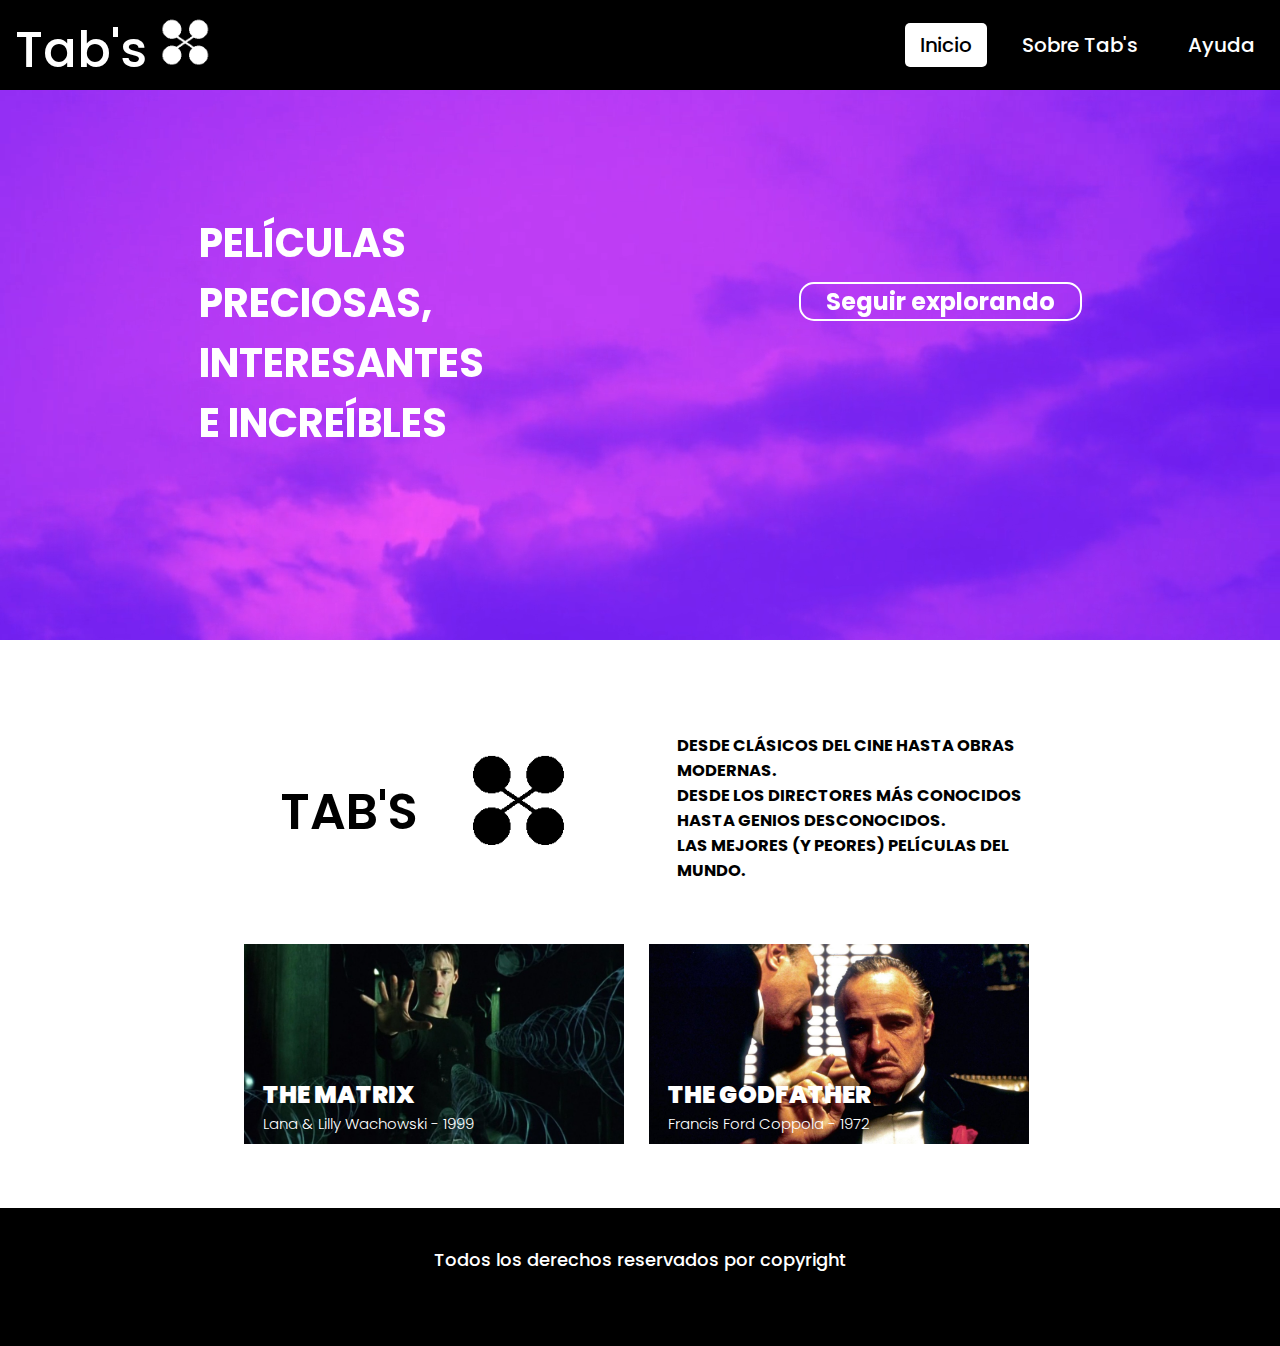
==== index.html @ 38aba7a4 "Primer commit" ====
<!DOCTYPE html>
<html lang="en">
<head>
    <meta charset="UTF-8">
    <meta http-equiv="X-UA-Compatible" content="IE=edge">
    <meta name="viewport" content="width=device-width, initial-scale=1.0">
    <link rel="stylesheet" href="https://cdnjs.cloudflare.com/ajax/libs/font-awesome/6.1.1/css/all.min.css" integrity="sha512-KfkfwYDsLkIlwQp6LFnl8zNdLGxu9YAA1QvwINks4PhcElQSvqcyVLLD9aMhXd13uQjoXtEKNosOWaZqXgel0g==" crossorigin="anonymous" referrerpolicy="no-referrer" />
    <link rel="stylesheet" href="https://cdnjs.cloudflare.com/ajax/libs/font-awesome/6.1.1/css/all.min.css" integrity="sha512-KfkfwYDsLkIlwQp6LFnl8zNdLGxu9YAA1QvwINks4PhcElQSvqcyVLLD9aMhXd13uQjoXtEKNosOWaZqXgel0g==" crossorigin="anonymous" referrerpolicy="no-referrer" />
    <link rel="stylesheet" href="style.css">
    <link rel="icon" href="assets/img/logoTabs2.png">
    <title>Tab's</title>
</head>
<body>
    <div class="main">
        <header>
            <nav>
                <div class="logo">Tab's <img src="assets/img/logoTabs2.png" alt="Tab's"></div>
                <input type="checkbox" id="click">
                <label for="click" class="menu-btn">
                    <i class="fas fa-bars"></i>
                </label>
                <ul>
                    <li><a href="index.html" class="active">Inicio</a></li>
                    <li><a href="sobre.html">Sobre Tab's</a></li>
                    <li><a href="ayuda.html">Ayuda</a></li>
                </ul>
            </nav>
        </header>
        <main>
            <div class="inicio">
                <video autoplay muted loop>
                    <source src="assets/video/background1.mp4" type="video/mp4">
                </video>
    
                <div class="content">
                    <h1>Películas preciosas, interesantes e increíbles</h1>
                </div>
    
                <h2><a href="#mainMoviesSection">Seguir explorando</a></h2>
            </div>
        </main>

        <section>
            <div class="mainMoviesSection" id="mainMoviesSection">
                <h2>Tab's<img src="assets/img/logoTabs1.png" alt="Tab's"></h2>
                <div class="content">
                    <h3>Desde clásicos del cine hasta obras modernas.</h3>
                    <h3>Desde los directores más conocidos hasta genios desconocidos.</h3>
                    <h3>Las mejores (y peores) películas del mundo.</h3>
                </div>
                
                <div class="mainMovies">
                    <div class="mainMovieBox mainMovie1"><h4>The Matrix</h4><h5>Lana & Lilly Wachowski - 1999</h5></div>
                    <div class="mainMovieBox mainMovie2"><h4>The Godfather</h4><h5>Francis Ford Coppola - 1972</h5></div>
                    <div class="mainMovieBox mainMovie3"><h4>Fight Club</h4><h5>David Fincher - 1999</h5></div>
                </div>
            </div>
        </section>

        <footer>
            <h3>Todos los derechos reservados por copyright</h3>
            <div class="redes">
                <a href="https://www.instagram.com/blocktab/" target="_blank"><i class="fa-brands fa-instagram"></i></a>
                <a href="mailto:thiagoblock445@gmail.com"><i class="fa-solid fa-envelope"></i></a>
            </div>
        </footer>
    </div>
</body>
</html>
---- style.css ----
@import url('https://fonts.googleapis.com/css2?family=Poppins:wght@200;300;400;500;600;700&display=swap');
*{
    margin: 0;
    padding: 0;
    box-sizing: border-box;
    font-family: 'Poppins', sans-serif;
}
html{
    scroll-behavior: smooth;
}
.main{
    display: grid;
    grid-template-areas: "head" "main" "section" "footer";
}
header{
    grid-area: head;
}
nav{
    height: 90px;
    display: flex;
    width: 100%;
    align-items: center;
    justify-content: space-between;
    flex-wrap: wrap;
    background-color: #000;
}
nav .logo{
    color: #fff;
    font-size: 50px;
    font-weight: 500;
    flex-wrap: wrap;
    padding-left: 15px;
    padding-top: 10px;
}
nav .logo img{
    width: 50px;
}
nav ul{
    display: flex;
    flex-wrap: none;
    list-style: none;
}
nav ul li{
    margin: 0 10px;
}
nav ul li a{
    color: #fff;
    text-decoration: none;
    font-size: 20px;
    font-weight: 500;
    padding: 8px 15px;
    border-radius: 5px;
    transition: all 0.3s ease;
}
nav ul li a.active, nav ul li a:hover{
    color: #000;
    background: #fff;
}
nav .menu-btn i{
    color: #fff;
    font-size: 20px;
    cursor: pointer;
    display: none;
}
input[type="checkbox"]{
    display: none;
}
main{
    grid-area: main;
}
/* Styles de "inicio.html" */
.inicio{
    display: flex;
    flex-direction: row;
    height: 920px;
    width: 100%;
    justify-content: center;
    align-items: center;
    position: relative;
    overflow: hidden;
    text-align: center;
}
.inicio video{
    object-fit: cover;
    position: absolute;
    top: 0;
    left: 0;
    height: 100%;
    width: 100%;
}
.inicio .content{
    position: relative;
    text-transform: uppercase;
    text-align: left;
    color: #fff;
}
.inicio h2{
    position: relative;
    text-decoration: none;
    border: 2px solid #fff;
    border-radius: 15px;
}
.inicio h2 a{
    color: #fff;
    text-align: center;
    text-decoration: none;
    padding: 15px 25px;
}
.inicio h2:hover{
    box-shadow: 2px solid #ffffff84;
    border-radius: 15px;
    background-color: #ffffff6d;
}

.mainMoviesSection{
    display: grid;
    grid-template-areas:"tabs logo description" "movies movies movies";
    margin-top: 5%;
}
.mainMoviesSection h2{
    grid-area: tabs;
    text-transform: uppercase;
    font-size: 80px;
    margin-left: 95%;
    margin-top: 3%;
}
.mainMoviesSection img{
    grid-area: logo;
    max-width: 120px;
    margin-left: 50%;
}
.mainMoviesSection .content{
    grid-area: description;
    text-transform: uppercase;
    width: 600px;
    margin-bottom: 5%;
}
.mainMovies{
    grid-area: movies;
    display: flex;
    flex-direction: row;
    justify-content: center;
    margin-bottom: 5%;
}
.mainMovieBox{
    margin-left: 2%;
    height: 220px;
    width: 400px;
    color: #fff;
    background-size: cover;
    background-position: center;
}
.mainMovieBox h4{
    padding-left: 5%;
    padding-top: 35%;
    text-transform: uppercase;
    font-weight: 1000;
    font-size: 24px;
}
.mainMovieBox h5{
    padding-left: 5%;
    font-weight: 300;
    font-size: 15px;
}
.mainMovie1{
    background-image: url(assets/img/theMatrix.jpg);
}
.mainMovie2 {
    background-image: url(assets/img/theGodfather.jpg);
    
}
.mainMovie3{
    background-image: url(assets/img/fightClub.jpg);
}
/* Styles de "sobre.html"*/
.TabsIntro{
    display: flex;
    flex-direction: column;
}
.queEsTabs{
    background-image: url(assets/img/taxidriver.jpg);
    background-repeat: no-repeat;
    background-size: cover;
    background-position: center;
    width: 100%;
    display: flex;
    flex-direction: column;
    justify-content: center;
    align-items: center;
    height: 920px;
    color: #fff;
}
.queEsTabs h1{
    text-transform: uppercase;
}
.dailyMovies{
    display: flex;
    flex-direction: column;
    justify-content: center;
    align-items: center;
    margin-top: 2%;
    margin-bottom: 2%;
}
.seccionEspecial{
    text-transform: uppercase;
    text-align: center;
    font-size: 60px;
    color: #0000008c;
    font-weight: 620;
}
.dailyMovie{
    background-image: url(assets/img/theBatman.jpg);
    background-position: center;
    background-repeat: no-repeat;
    background-size: cover;
    color: #fff;
    width: 1200px;
    height: 540px;
    text-align: left;
    padding-left: 2.5%;
}
.dailyMovie h3{
    margin-top: 24%;
    font-size: 50px;
    font-weight: 500;
}
.dailyMovie h4{
    font-size: 26px;
    padding-top: 2%;
    font-weight: 400;
}
.dailyMovie h5{
    width: 700px;
    font-size: 18px;
    font-weight: 350;
    padding-top: 1%;
}
.specialMovies{
    display: flex;
    flex-direction: column;
    justify-content: center;
    align-items: center;
    margin-top: 2%;
    margin-bottom: 2%;
}
.descripcionEspecial{
    color: rgb(119, 119, 119);
    font-weight: 500;
    width: 600px;
    text-align: center;
}
.directorEspecial{
    background-image: url(assets/img/QuentinTarantino.jpg);
    background-position: center;
    background-repeat: no-repeat;
    background-size: cover;
    color: #fff;
    width: 1500px;
    height: 480px;
    justify-content: center;
    align-items: center;
    text-align: center;
    display: flex;
    margin-top: 1%;
}
.directorEspecial h4{
    color: rgba(255, 255, 255, 0.8);
    text-transform: uppercase;
    font-weight: 600;
    font-size: 80px;
}
.estrenos{
    display: flex;
    flex-direction: column;
    justify-content: center;
    align-items: center;
    margin-top: 2%;
    margin-bottom: 2%;
}
.posters{
    display: flex;
    flex-direction: row;
    margin-top: 2%;
}
.release{
    background-position: center;
    background-repeat: no-repeat;
    background-size: cover;
    width: 380px;
    height: 600px;
}
.release1{
    background-image: url(assets/img/poster/pulpFictionPoster.jpg);
}
.release2{
    background-image: url(assets/img/poster/memoryPoster.png);
}
.release3{
    background-image: url(assets/img/poster/moonKnightPoster.jpg);
}
.release4{
    background-image: url(assets/img/poster/theBlackPhonePoster.jpg);
}
section{
    grid-area: section;
}
footer{
    grid-area: footer;
    background-color: #000;
    display: flex;
    flex-direction: column;
    justify-content: center;
    align-items: center;
}
/* Styles de "ayuda.html" */
.contacto{
    display: flex;
    flex-direction: column;
    height: 920px;
    width: 100%;
    justify-content: center;
    align-items: center;
    position: relative;
    overflow: hidden;
    text-align: center;
}
.contacto video{
    filter: blur(5px);
    object-fit: cover;
    position: absolute;
    top: 0;
    height: 100%;
    width: 100%;
}
.contacto .content{
    display: flex;
    width: 100%;
    height: 100%;
    position: relative;
    justify-content: center;
    align-items: center;
}
.content form{
    max-width: 550px;
    width: 90%;
    background-color: #fff;
    padding: 40px;
    border-radius: 3px;
}
.content form h1{
    margin: 0;
    text-align: center;
}
.content form label{
    display: block;
    margin: 20px 0;
}
.content form input, textarea{
    width: 100%;
    padding: 10px;
    outline: none;
    resize: none;
    border: none;
    border-bottom: 1px solid #D3D3D3;
}
.content form input[type="text"]:focus, textarea:focus{
    border-bottom: 1px solid #ff10ff;
}
.content form textarea::-webkit-scrollbar{
    width: 4px;
}
.content form textarea::-webkit-scrollbar-thumb{
    background: linear-gradient(to top, #ff10ff, #940dee);
}
.content form .center{
    text-align: center;
}
.content form input[type="submit"]{
    margin-top: 30px;
    width: 90%;
    max-width: 200px;
    background: linear-gradient(to right, #ff10ff, #940dee);
    color: #fff;
    font-size: 17px;
    cursor: pointer;
    border-radius: 3px;
}
footer h3{
    color: #fff;
    font-size: 20px;
    font-weight: 500;
}
footer .redes{
    margin-top: 1%;
    width: 100px;
    max-width: 100px;
}
footer .redes a{
    color: #fff;
    font-size: 40px;
    padding-right: 4%;
    padding-left: 4%;
}
@media only screen and (min-width: 320px){
    .queEsTabs h1{
        font-size: 40px;
        padding-bottom: 30%;
    }
    .queEsTabs h3{
        width: 300px;
        font-size: 20px;
        padding-bottom: 55%;
    }
    .inicio{
        height: 540px;
        flex-direction: column;
    }
    .inicio .content{
        width: 280px;
        text-align: center;
        font-size: 20px;
        padding-bottom: 10%;
    }
    .inicio h2{
        margin-bottom: 10%;
    }
    .mainMoviesSection{
        grid-template-areas:"tabs" "description" "movies";
    }
    .mainMoviesSection h2{
        margin-left: 100px;
        font-size: 40px;
    }
    .mainMoviesSection img{
        display: none;
    }
    .mainMoviesSection .content{
        text-align: center;
        width: 240px;
        font-size: 12px;
        margin-left: 10%;
    }
    .mainMovieBox{
        justify-content: center;
        height: 170px;
        width: 280px;
    }
    .mainMovie2, .mainMovie3{
        display: none;
    }
    .seccionEspecial{
        font-size: 32px;
    }
    .dailyMovie{
        width: 100%;
        height: 360px;
    }
    .dailyMovie h3{
        font-size: 30px;
        margin-top: 40%;
    }
    .dailyMovie h4{
        font-size: 20px;
    }
    .dailyMovie h5{
        width: 260px;
        font-size: 14px;
    }
    .descripcionEspecial{
        font-size: 18px;
        width: 260px;
    }
    .directorEspecial{
        width: 100%;
    }
    .directorEspecial h4{
        font-size: 30px;
    }
    .posters{
        display: flex;
        flex-wrap: wrap;
    }
    .release{
        width: 150px;
        height: 300px;
    }
    footer h3{
        text-align: center;
        width: 90%;
        margin-top: 3%;
        font-size: 16px;
    }
}
@media only screen and (min-width: 360px){
    .inicio{
        height: 560px;
    }
    .queEsTabs h1{
        margin-top: 40%;
    }
    .mainMoviesSection h2{
        padding-left: 5%;
    }
    .mainMoviesSection .content{
        padding-left: 10%;
    }
    .mainMovies{
        padding-right: 2.5%;
    }
    .dailyMovie{
        height: 400px;
    }
    .release{
        width: 170px;
    }
}
@media only screen and (min-width: 480px){
    .queEsTabs h1{
        font-size: 50px;
        padding-top: 20%;
    }
    .queEsTabs h3{
        font-size: 30px;
        width: 400px;
    }
    .inicio{
        height: 770px;
    }
    .inicio .content{
        margin-top: 0%;
        padding-bottom: 20%;
    }
    .mainMoviesSection h2{
        font-weight: 600;
        font-size: 50px;
        margin-left: 20%;
    }
    .mainMoviesSection h2 img{
        display: block;
        margin-top: -100px;
        width: 100px;
        margin-left: 45%;
    }
    .mainMoviesSection .content{
        margin-top: 5%;
        margin-left: -20px;
        justify-content: left;
        width: 460px;
        font-size: 14px;
    }
    .mainMovieBox{
        height: 200px;
        width: 380px;
    }
    .seccionEspecial{
        font-size: 36px;
    }
    .dailyMovie{
        height: 300px;
    }
    .dailyMovie h3{
        margin-top: 25%;
    }
    .dailyMovie h5{
        width: 100%;
    }
    .descripcionEspecial{
        width: 90%;
    }
    .directorEspecial h4{
        font-size: 40px;
    }
    .release{
        width: 230px;
    }
}
@media only screen and (max-width: 767px){
    nav .menu-btn i{
        display: block;
        margin-right: 20px;
    }
    nav ul{
        z-index: 1;
        position: absolute;
        top: 80px;
        left: -100%;
        background: #000;
        height: 93%;
        width: 100%;
        align-items: center;
        justify-content: center;
        text-align: center;
        display: block;
        transition: all 0.3s ease;
    }
    #click:checked ~ ul{
        left: 0;
    }
    nav ul li{
        width: 100%;
        margin: 40px 0;
    }
    nav ul li a{
        width: 100%;
        margin-left: -100%;
        display: block;
        font-size: 20px;
        transition: 0.6s cubic-bezier(0.68, -0.55, 0.265, 1.55);
    }
    #click:checked ~ ul li a{
        margin-left: 0px;
    }
    nav ul li a.active, nav ul li a:hover{
        background: none;
        color: #00ffff;
    }
}
@media only screen and (min-width: 960px){
    .queEsTabs h1{
        margin-bottom: -25%;
    }
    .queEsTabs h3{
        width: 650px;
        margin-bottom: 15%;
    }
    .inicio{
        height: 500px;
        flex-direction: row;
    }
    .inicio .content{
        padding-top: 10%;
        text-align: left;
        margin-right: 25%;
    }
    .mainMoviesSection{
        grid-template-areas: "tabs description" "movies movies";
    }
    .mainMoviesSection h2{
        margin-top: 10%;
        margin-left: 40%;
        padding-left: 0%;
    }
    .mainMoviesSection .content{
        width: 100px;
        text-align: left;
    }
    .mainMoviesSection .content h3{
        width: 400px;
    }
    .mainMovies{
        margin-top: 2.5%;
    }
    .mainMovie2{
        display: block;
    }
    .seccionEspecial{
        font-size: 45px;
    }
    .dailyMovie{
        width: 90%;
        height: 400px;
    }
    .dailyMovie h3{
        margin-top: 22%;
        font-size: 36px;
    }
    .dailyMovie h5{
        font-size: 17px;
    }
    .directorEspecial{
        width: 95%;
        height: 400px;
    }
    .directorEspecial h4{
        font-size: 45px;
    }
}
@media only screen and (min-width: 1024px){
    .inicio{
        height: 550px;
    }
    .inicio .content{
        padding-top: 15%;
    }
    .queEsTabs h1{
        margin-top: 50%;
    }
    .mainMoviesSection .content{
        margin-left: -80px;
    }
    footer h3{
        font-size: 18px;
    }
    .dailyMovie h5{
        width: 90%;
    }
    .release{
        height: 400px;
    }
}
@media only screen and (min-width: 1366px){
    .inicio{
        height: 680px;
    }
    .inicio .content{
        padding-top: 20%;
        margin-right: 36%;
        width: 420px;
        font-size: 28px;
    }
    .inicio h2{
        margin-top: 10%;
    }
    .queEsTabs h1{
        margin-top: 45%;
    }
    .queEsTabs h3{
        width: 800px;
    }
    .mainMoviesSection h2{
        font-size: 60px;
        padding-right: 5%;
    }
    .mainMoviesSection .content{
        width: 180px;
    }
    .mainMovie3{
        display: block;
    }
    footer h3{
        font-size: 20px;
    }
    .seccionEspecial{
        font-size: 60px;
    }
    .dailyMovie{
        height: 580px;
    }
    .dailyMovie h3{
        margin-top: 26%;
        font-size: 50px;
    }
    .dailyMovie h5{
        width: 60%;
    }
    .directorEspecial h4{
        font-size: 55px;
    }
    .release{
        width: 320px;
        height: 500px;
    }
}
@media only screen and (min-width: 1920px){
    .queEsTabs h1{
        font-size: 80px;
        margin-top: 47.5%;
    }
    .inicio{
        height: 920px;
    }
    .inicio .content{
        padding-top: 20%;
        width: 600px;
        font-size: 40px;
    }
    .inicio h2{
        margin-top: 15%;
    }
    .mainMoviesSection h2{
        margin-left: 60%;
        padding-right: 0%;
    }
    .mainMoviesSection .content{
        width: 260px;
        font-size: 15px;
    }
    .mainMovieBox{
        width: 480px;
        height: 260px;
    }
    .dailyMovie{
        width: 65%;
    }
    .directorEspecial{
        width: 85%;
        height: 500px;
    }
    footer{
        margin-top: 0%;
        height: 165px;
    }
    footer h3{
        margin-top: 2%;
    }
}
@media only screen and (min-width: 768px) and (max-width: 1024px){
    nav{
        padding: 0 40px 0 50px;
    }
}
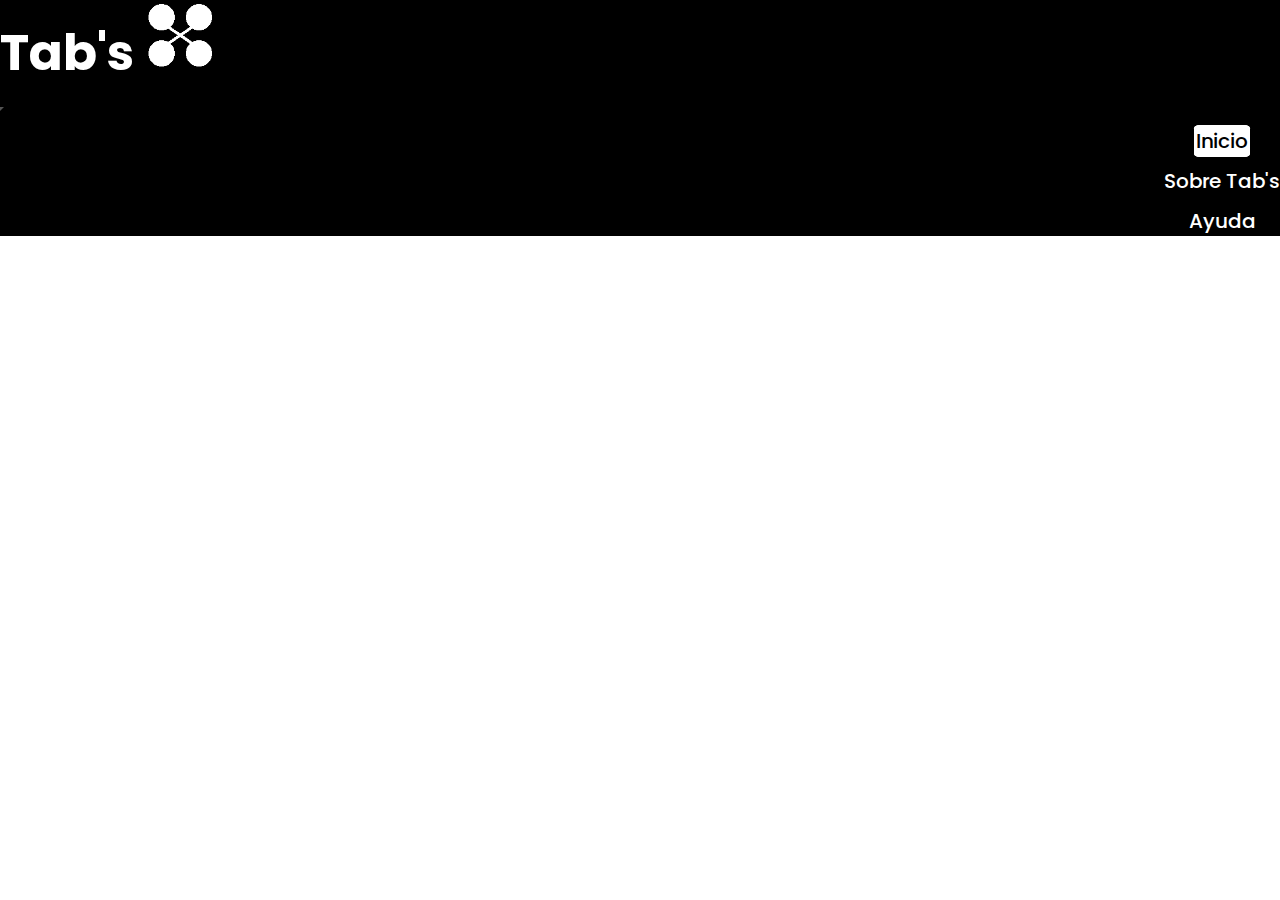
==== commit d1853a8a: "primerCommitBootstrap" ====
--- a/index.html
+++ b/index.html
@@ -1,69 +1,57 @@
 <!DOCTYPE html>
-<html lang="en">
+<html lang="es">
+
 <head>
     <meta charset="UTF-8">
     <meta http-equiv="X-UA-Compatible" content="IE=edge">
     <meta name="viewport" content="width=device-width, initial-scale=1.0">
-    <link rel="stylesheet" href="https://cdnjs.cloudflare.com/ajax/libs/font-awesome/6.1.1/css/all.min.css" integrity="sha512-KfkfwYDsLkIlwQp6LFnl8zNdLGxu9YAA1QvwINks4PhcElQSvqcyVLLD9aMhXd13uQjoXtEKNosOWaZqXgel0g==" crossorigin="anonymous" referrerpolicy="no-referrer" />
-    <link rel="stylesheet" href="https://cdnjs.cloudflare.com/ajax/libs/font-awesome/6.1.1/css/all.min.css" integrity="sha512-KfkfwYDsLkIlwQp6LFnl8zNdLGxu9YAA1QvwINks4PhcElQSvqcyVLLD9aMhXd13uQjoXtEKNosOWaZqXgel0g==" crossorigin="anonymous" referrerpolicy="no-referrer" />
+    <link rel="stylesheet" href="https://cdnjs.cloudflare.com/ajax/libs/font-awesome/6.1.1/css/all.min.css"
+        integrity="sha512-KfkfwYDsLkIlwQp6LFnl8zNdLGxu9YAA1QvwINks4PhcElQSvqcyVLLD9aMhXd13uQjoXtEKNosOWaZqXgel0g=="
+        crossorigin="anonymous" referrerpolicy="no-referrer" />
+    <link rel="stylesheet" href="https://cdnjs.cloudflare.com/ajax/libs/font-awesome/6.1.1/css/all.min.css"
+        integrity="sha512-KfkfwYDsLkIlwQp6LFnl8zNdLGxu9YAA1QvwINks4PhcElQSvqcyVLLD9aMhXd13uQjoXtEKNosOWaZqXgel0g=="
+        crossorigin="anonymous" referrerpolicy="no-referrer" />
+    <link rel="stylesheet" href="https://cdn.jsdelivr.net/npm/bootstrap@4.6.1/dist/css/bootstrap.min.css"
+        integrity="sha384-zCbKRCUGaJDkqS1kPbPd7TveP5iyJE0EjAuZQTgFLD2ylzuqKfdKlfG/eSrtxUkn" crossorigin="anonymous">
     <link rel="stylesheet" href="style.css">
     <link rel="icon" href="assets/img/logoTabs2.png">
     <title>Tab's</title>
 </head>
+
 <body>
-    <div class="main">
-        <header>
-            <nav>
-                <div class="logo">Tab's <img src="assets/img/logoTabs2.png" alt="Tab's"></div>
-                <input type="checkbox" id="click">
-                <label for="click" class="menu-btn">
-                    <i class="fas fa-bars"></i>
-                </label>
-                <ul>
-                    <li><a href="index.html" class="active">Inicio</a></li>
-                    <li><a href="sobre.html">Sobre Tab's</a></li>
-                    <li><a href="ayuda.html">Ayuda</a></li>
-                </ul>
-            </nav>
-        </header>
-        <main>
-            <div class="inicio">
-                <video autoplay muted loop>
-                    <source src="assets/video/background1.mp4" type="video/mp4">
-                </video>
-    
-                <div class="content">
-                    <h1>Películas preciosas, interesantes e increíbles</h1>
-                </div>
-    
-                <h2><a href="#mainMoviesSection">Seguir explorando</a></h2>
-            </div>
-        </main>
+    <nav class="navbar navbar-expand-lg bg-nav">
+        <h1 class="navbar-brand tituloPagina" href="#">Tab's <img src="assets/img/logoTabs2.png" alt=""></h1>
+        <button class="navbar-toggler btn-nav" type="button" data-toggle="collapse" data-target="#navbarNav" aria-controls="navbarNav" aria-expanded="false" aria-label="Toggle navigation">
+            <span class="navbar-toggler-icon hola"></span>
+        </button>
+        <div class="collapse navbar-collapse" id="navbarNav">
+            <ul class="navbar-nav">
+                <li class="nav-item">
+                    <a class="nav-link linkPagina active" href="#">Inicio</a>
+                </li>
+                <li class="nav-item">
+                    <a class="nav-link linkPagina" href="#">Sobre Tab's</a>
+                </li>
+                <li class="nav-item">
+                    <a class="nav-link linkPagina" href="#">Ayuda</a>
+                </li>
+            </ul>
+        </div>
+    </nav>
 
-        <section>
-            <div class="mainMoviesSection" id="mainMoviesSection">
-                <h2>Tab's<img src="assets/img/logoTabs1.png" alt="Tab's"></h2>
-                <div class="content">
-                    <h3>Desde clásicos del cine hasta obras modernas.</h3>
-                    <h3>Desde los directores más conocidos hasta genios desconocidos.</h3>
-                    <h3>Las mejores (y peores) películas del mundo.</h3>
-                </div>
-                
-                <div class="mainMovies">
-                    <div class="mainMovieBox mainMovie1"><h4>The Matrix</h4><h5>Lana & Lilly Wachowski - 1999</h5></div>
-                    <div class="mainMovieBox mainMovie2"><h4>The Godfather</h4><h5>Francis Ford Coppola - 1972</h5></div>
-                    <div class="mainMovieBox mainMovie3"><h4>Fight Club</h4><h5>David Fincher - 1999</h5></div>
-                </div>
-            </div>
-        </section>
+    <div class="jumbotron">
+        <h1></h1>
+    </div>
 
-        <footer>
-            <h3>Todos los derechos reservados por copyright</h3>
-            <div class="redes">
-                <a href="https://www.instagram.com/blocktab/" target="_blank"><i class="fa-brands fa-instagram"></i></a>
-                <a href="mailto:thiagoblock445@gmail.com"><i class="fa-solid fa-envelope"></i></a>
-            </div>
-        </footer>
-    </div>
+    <script src="https://cdn.jsdelivr.net/npm/jquery@3.5.1/dist/jquery.slim.min.js"
+        integrity="sha384-DfXdz2htPH0lsSSs5nCTpuj/zy4C+OGpamoFVy38MVBnE+IbbVYUew+OrCXaRkfj" crossorigin="anonymous">
+    </script>
+    <script src="https://cdn.jsdelivr.net/npm/popper.js@1.16.1/dist/umd/popper.min.js"
+        integrity="sha384-9/reFTGAW83EW2RDu2S0VKaIzap3H66lZH81PoYlFhbGU+6BZp6G7niu735Sk7lN" crossorigin="anonymous">
+    </script>
+    <script src="https://cdn.jsdelivr.net/npm/bootstrap@4.6.1/dist/js/bootstrap.min.js"
+        integrity="sha384-VHvPCCyXqtD5DqJeNxl2dtTyhF78xXNXdkwX1CZeRusQfRKp+tA7hAShOK/B/fQ2" crossorigin="anonymous">
+    </script>
 </body>
+
 </html>--- a/style.css
+++ b/style.css
@@ -8,794 +8,39 @@
 html{
     scroll-behavior: smooth;
 }
-.main{
-    display: grid;
-    grid-template-areas: "head" "main" "section" "footer";
-}
-header{
-    grid-area: head;
-}
-nav{
-    height: 90px;
-    display: flex;
-    width: 100%;
-    align-items: center;
-    justify-content: space-between;
-    flex-wrap: wrap;
+.bg-nav{
     background-color: #000;
 }
-nav .logo{
+nav h1 img{
+    width: 70px;
+}
+.tituloPagina{
     color: #fff;
     font-size: 50px;
-    font-weight: 500;
-    flex-wrap: wrap;
-    padding-left: 15px;
-    padding-top: 10px;
 }
-nav .logo img{
-    width: 50px;
+.btn-nav{
+    background-color: #fff;
 }
-nav ul{
+.navbar-collapse{
     display: flex;
-    flex-wrap: none;
-    list-style: none;
+    align-items: center;
+    justify-content: right;
 }
-nav ul li{
-    margin: 0 10px;
+.nav-item{
+    margin-top: 10px;
+    margin-left: 25px;
+    text-align: center;
 }
-nav ul li a{
-    color: #fff;
-    text-decoration: none;
-    font-size: 20px;
-    font-weight: 500;
-    padding: 8px 15px;
-    border-radius: 5px;
-    transition: all 0.3s ease;
-}
-nav ul li a.active, nav ul li a:hover{
-    color: #000;
-    background: #fff;
-}
-nav .menu-btn i{
+.linkPagina{
     color: #fff;
     font-size: 20px;
-    cursor: pointer;
-    display: none;
-}
-input[type="checkbox"]{
-    display: none;
-}
-main{
-    grid-area: main;
-}
-/* Styles de "inicio.html" */
-.inicio{
-    display: flex;
-    flex-direction: row;
-    height: 920px;
-    width: 100%;
-    justify-content: center;
-    align-items: center;
-    position: relative;
-    overflow: hidden;
-    text-align: center;
-}
-.inicio video{
-    object-fit: cover;
-    position: absolute;
-    top: 0;
-    left: 0;
-    height: 100%;
-    width: 100%;
-}
-.inicio .content{
-    position: relative;
-    text-transform: uppercase;
-    text-align: left;
-    color: #fff;
-}
-.inicio h2{
-    position: relative;
     text-decoration: none;
-    border: 2px solid #fff;
-    border-radius: 15px;
-}
-.inicio h2 a{
-    color: #fff;
-    text-align: center;
-    text-decoration: none;
-    padding: 15px 25px;
-}
-.inicio h2:hover{
-    box-shadow: 2px solid #ffffff84;
-    border-radius: 15px;
-    background-color: #ffffff6d;
-}
-
-.mainMoviesSection{
-    display: grid;
-    grid-template-areas:"tabs logo description" "movies movies movies";
-    margin-top: 5%;
-}
-.mainMoviesSection h2{
-    grid-area: tabs;
-    text-transform: uppercase;
-    font-size: 80px;
-    margin-left: 95%;
-    margin-top: 3%;
-}
-.mainMoviesSection img{
-    grid-area: logo;
-    max-width: 120px;
-    margin-left: 50%;
-}
-.mainMoviesSection .content{
-    grid-area: description;
-    text-transform: uppercase;
-    width: 600px;
-    margin-bottom: 5%;
-}
-.mainMovies{
-    grid-area: movies;
-    display: flex;
-    flex-direction: row;
-    justify-content: center;
-    margin-bottom: 5%;
-}
-.mainMovieBox{
-    margin-left: 2%;
-    height: 220px;
-    width: 400px;
-    color: #fff;
-    background-size: cover;
-    background-position: center;
-}
-.mainMovieBox h4{
-    padding-left: 5%;
-    padding-top: 35%;
-    text-transform: uppercase;
-    font-weight: 1000;
-    font-size: 24px;
-}
-.mainMovieBox h5{
-    padding-left: 5%;
-    font-weight: 300;
-    font-size: 15px;
-}
-.mainMovie1{
-    background-image: url(assets/img/theMatrix.jpg);
-}
-.mainMovie2 {
-    background-image: url(assets/img/theGodfather.jpg);
-    
-}
-.mainMovie3{
-    background-image: url(assets/img/fightClub.jpg);
-}
-/* Styles de "sobre.html"*/
-.TabsIntro{
-    display: flex;
-    flex-direction: column;
-}
-.queEsTabs{
-    background-image: url(assets/img/taxidriver.jpg);
-    background-repeat: no-repeat;
-    background-size: cover;
-    background-position: center;
-    width: 100%;
-    display: flex;
-    flex-direction: column;
-    justify-content: center;
-    align-items: center;
-    height: 920px;
-    color: #fff;
-}
-.queEsTabs h1{
-    text-transform: uppercase;
-}
-.dailyMovies{
-    display: flex;
-    flex-direction: column;
-    justify-content: center;
-    align-items: center;
-    margin-top: 2%;
-    margin-bottom: 2%;
-}
-.seccionEspecial{
-    text-transform: uppercase;
-    text-align: center;
-    font-size: 60px;
-    color: #0000008c;
-    font-weight: 620;
-}
-.dailyMovie{
-    background-image: url(assets/img/theBatman.jpg);
-    background-position: center;
-    background-repeat: no-repeat;
-    background-size: cover;
-    color: #fff;
-    width: 1200px;
-    height: 540px;
-    text-align: left;
-    padding-left: 2.5%;
-}
-.dailyMovie h3{
-    margin-top: 24%;
-    font-size: 50px;
     font-weight: 500;
 }
-.dailyMovie h4{
-    font-size: 26px;
-    padding-top: 2%;
-    font-weight: 400;
-}
-.dailyMovie h5{
-    width: 700px;
-    font-size: 18px;
-    font-weight: 350;
-    padding-top: 1%;
-}
-.specialMovies{
-    display: flex;
-    flex-direction: column;
-    justify-content: center;
-    align-items: center;
-    margin-top: 2%;
-    margin-bottom: 2%;
-}
-.descripcionEspecial{
-    color: rgb(119, 119, 119);
-    font-weight: 500;
-    width: 600px;
-    text-align: center;
-}
-.directorEspecial{
-    background-image: url(assets/img/QuentinTarantino.jpg);
-    background-position: center;
-    background-repeat: no-repeat;
-    background-size: cover;
-    color: #fff;
-    width: 1500px;
-    height: 480px;
-    justify-content: center;
-    align-items: center;
-    text-align: center;
-    display: flex;
-    margin-top: 1%;
-}
-.directorEspecial h4{
-    color: rgba(255, 255, 255, 0.8);
-    text-transform: uppercase;
-    font-weight: 600;
-    font-size: 80px;
-}
-.estrenos{
-    display: flex;
-    flex-direction: column;
-    justify-content: center;
-    align-items: center;
-    margin-top: 2%;
-    margin-bottom: 2%;
-}
-.posters{
-    display: flex;
-    flex-direction: row;
-    margin-top: 2%;
-}
-.release{
-    background-position: center;
-    background-repeat: no-repeat;
-    background-size: cover;
-    width: 380px;
-    height: 600px;
-}
-.release1{
-    background-image: url(assets/img/poster/pulpFictionPoster.jpg);
-}
-.release2{
-    background-image: url(assets/img/poster/memoryPoster.png);
-}
-.release3{
-    background-image: url(assets/img/poster/moonKnightPoster.jpg);
-}
-.release4{
-    background-image: url(assets/img/poster/theBlackPhonePoster.jpg);
-}
-section{
-    grid-area: section;
-}
-footer{
-    grid-area: footer;
-    background-color: #000;
-    display: flex;
-    flex-direction: column;
-    justify-content: center;
-    align-items: center;
-}
-/* Styles de "ayuda.html" */
-.contacto{
-    display: flex;
-    flex-direction: column;
-    height: 920px;
-    width: 100%;
-    justify-content: center;
-    align-items: center;
-    position: relative;
-    overflow: hidden;
-    text-align: center;
-}
-.contacto video{
-    filter: blur(5px);
-    object-fit: cover;
-    position: absolute;
-    top: 0;
-    height: 100%;
-    width: 100%;
-}
-.contacto .content{
-    display: flex;
-    width: 100%;
-    height: 100%;
-    position: relative;
-    justify-content: center;
-    align-items: center;
-}
-.content form{
-    max-width: 550px;
-    width: 90%;
+.linkPagina:hover, .active{
+    color: #000;
+    border: 2px solid #fff;
+    border-radius: 10%;
     background-color: #fff;
-    padding: 40px;
-    border-radius: 3px;
-}
-.content form h1{
-    margin: 0;
-    text-align: center;
-}
-.content form label{
-    display: block;
-    margin: 20px 0;
-}
-.content form input, textarea{
-    width: 100%;
-    padding: 10px;
-    outline: none;
-    resize: none;
-    border: none;
-    border-bottom: 1px solid #D3D3D3;
-}
-.content form input[type="text"]:focus, textarea:focus{
-    border-bottom: 1px solid #ff10ff;
-}
-.content form textarea::-webkit-scrollbar{
-    width: 4px;
-}
-.content form textarea::-webkit-scrollbar-thumb{
-    background: linear-gradient(to top, #ff10ff, #940dee);
-}
-.content form .center{
-    text-align: center;
-}
-.content form input[type="submit"]{
-    margin-top: 30px;
-    width: 90%;
-    max-width: 200px;
-    background: linear-gradient(to right, #ff10ff, #940dee);
-    color: #fff;
-    font-size: 17px;
-    cursor: pointer;
-    border-radius: 3px;
-}
-footer h3{
-    color: #fff;
-    font-size: 20px;
-    font-weight: 500;
-}
-footer .redes{
-    margin-top: 1%;
-    width: 100px;
-    max-width: 100px;
-}
-footer .redes a{
-    color: #fff;
-    font-size: 40px;
-    padding-right: 4%;
-    padding-left: 4%;
-}
-@media only screen and (min-width: 320px){
-    .queEsTabs h1{
-        font-size: 40px;
-        padding-bottom: 30%;
-    }
-    .queEsTabs h3{
-        width: 300px;
-        font-size: 20px;
-        padding-bottom: 55%;
-    }
-    .inicio{
-        height: 540px;
-        flex-direction: column;
-    }
-    .inicio .content{
-        width: 280px;
-        text-align: center;
-        font-size: 20px;
-        padding-bottom: 10%;
-    }
-    .inicio h2{
-        margin-bottom: 10%;
-    }
-    .mainMoviesSection{
-        grid-template-areas:"tabs" "description" "movies";
-    }
-    .mainMoviesSection h2{
-        margin-left: 100px;
-        font-size: 40px;
-    }
-    .mainMoviesSection img{
-        display: none;
-    }
-    .mainMoviesSection .content{
-        text-align: center;
-        width: 240px;
-        font-size: 12px;
-        margin-left: 10%;
-    }
-    .mainMovieBox{
-        justify-content: center;
-        height: 170px;
-        width: 280px;
-    }
-    .mainMovie2, .mainMovie3{
-        display: none;
-    }
-    .seccionEspecial{
-        font-size: 32px;
-    }
-    .dailyMovie{
-        width: 100%;
-        height: 360px;
-    }
-    .dailyMovie h3{
-        font-size: 30px;
-        margin-top: 40%;
-    }
-    .dailyMovie h4{
-        font-size: 20px;
-    }
-    .dailyMovie h5{
-        width: 260px;
-        font-size: 14px;
-    }
-    .descripcionEspecial{
-        font-size: 18px;
-        width: 260px;
-    }
-    .directorEspecial{
-        width: 100%;
-    }
-    .directorEspecial h4{
-        font-size: 30px;
-    }
-    .posters{
-        display: flex;
-        flex-wrap: wrap;
-    }
-    .release{
-        width: 150px;
-        height: 300px;
-    }
-    footer h3{
-        text-align: center;
-        width: 90%;
-        margin-top: 3%;
-        font-size: 16px;
-    }
-}
-@media only screen and (min-width: 360px){
-    .inicio{
-        height: 560px;
-    }
-    .queEsTabs h1{
-        margin-top: 40%;
-    }
-    .mainMoviesSection h2{
-        padding-left: 5%;
-    }
-    .mainMoviesSection .content{
-        padding-left: 10%;
-    }
-    .mainMovies{
-        padding-right: 2.5%;
-    }
-    .dailyMovie{
-        height: 400px;
-    }
-    .release{
-        width: 170px;
-    }
-}
-@media only screen and (min-width: 480px){
-    .queEsTabs h1{
-        font-size: 50px;
-        padding-top: 20%;
-    }
-    .queEsTabs h3{
-        font-size: 30px;
-        width: 400px;
-    }
-    .inicio{
-        height: 770px;
-    }
-    .inicio .content{
-        margin-top: 0%;
-        padding-bottom: 20%;
-    }
-    .mainMoviesSection h2{
-        font-weight: 600;
-        font-size: 50px;
-        margin-left: 20%;
-    }
-    .mainMoviesSection h2 img{
-        display: block;
-        margin-top: -100px;
-        width: 100px;
-        margin-left: 45%;
-    }
-    .mainMoviesSection .content{
-        margin-top: 5%;
-        margin-left: -20px;
-        justify-content: left;
-        width: 460px;
-        font-size: 14px;
-    }
-    .mainMovieBox{
-        height: 200px;
-        width: 380px;
-    }
-    .seccionEspecial{
-        font-size: 36px;
-    }
-    .dailyMovie{
-        height: 300px;
-    }
-    .dailyMovie h3{
-        margin-top: 25%;
-    }
-    .dailyMovie h5{
-        width: 100%;
-    }
-    .descripcionEspecial{
-        width: 90%;
-    }
-    .directorEspecial h4{
-        font-size: 40px;
-    }
-    .release{
-        width: 230px;
-    }
-}
-@media only screen and (max-width: 767px){
-    nav .menu-btn i{
-        display: block;
-        margin-right: 20px;
-    }
-    nav ul{
-        z-index: 1;
-        position: absolute;
-        top: 80px;
-        left: -100%;
-        background: #000;
-        height: 93%;
-        width: 100%;
-        align-items: center;
-        justify-content: center;
-        text-align: center;
-        display: block;
-        transition: all 0.3s ease;
-    }
-    #click:checked ~ ul{
-        left: 0;
-    }
-    nav ul li{
-        width: 100%;
-        margin: 40px 0;
-    }
-    nav ul li a{
-        width: 100%;
-        margin-left: -100%;
-        display: block;
-        font-size: 20px;
-        transition: 0.6s cubic-bezier(0.68, -0.55, 0.265, 1.55);
-    }
-    #click:checked ~ ul li a{
-        margin-left: 0px;
-    }
-    nav ul li a.active, nav ul li a:hover{
-        background: none;
-        color: #00ffff;
-    }
-}
-@media only screen and (min-width: 960px){
-    .queEsTabs h1{
-        margin-bottom: -25%;
-    }
-    .queEsTabs h3{
-        width: 650px;
-        margin-bottom: 15%;
-    }
-    .inicio{
-        height: 500px;
-        flex-direction: row;
-    }
-    .inicio .content{
-        padding-top: 10%;
-        text-align: left;
-        margin-right: 25%;
-    }
-    .mainMoviesSection{
-        grid-template-areas: "tabs description" "movies movies";
-    }
-    .mainMoviesSection h2{
-        margin-top: 10%;
-        margin-left: 40%;
-        padding-left: 0%;
-    }
-    .mainMoviesSection .content{
-        width: 100px;
-        text-align: left;
-    }
-    .mainMoviesSection .content h3{
-        width: 400px;
-    }
-    .mainMovies{
-        margin-top: 2.5%;
-    }
-    .mainMovie2{
-        display: block;
-    }
-    .seccionEspecial{
-        font-size: 45px;
-    }
-    .dailyMovie{
-        width: 90%;
-        height: 400px;
-    }
-    .dailyMovie h3{
-        margin-top: 22%;
-        font-size: 36px;
-    }
-    .dailyMovie h5{
-        font-size: 17px;
-    }
-    .directorEspecial{
-        width: 95%;
-        height: 400px;
-    }
-    .directorEspecial h4{
-        font-size: 45px;
-    }
-}
-@media only screen and (min-width: 1024px){
-    .inicio{
-        height: 550px;
-    }
-    .inicio .content{
-        padding-top: 15%;
-    }
-    .queEsTabs h1{
-        margin-top: 50%;
-    }
-    .mainMoviesSection .content{
-        margin-left: -80px;
-    }
-    footer h3{
-        font-size: 18px;
-    }
-    .dailyMovie h5{
-        width: 90%;
-    }
-    .release{
-        height: 400px;
-    }
-}
-@media only screen and (min-width: 1366px){
-    .inicio{
-        height: 680px;
-    }
-    .inicio .content{
-        padding-top: 20%;
-        margin-right: 36%;
-        width: 420px;
-        font-size: 28px;
-    }
-    .inicio h2{
-        margin-top: 10%;
-    }
-    .queEsTabs h1{
-        margin-top: 45%;
-    }
-    .queEsTabs h3{
-        width: 800px;
-    }
-    .mainMoviesSection h2{
-        font-size: 60px;
-        padding-right: 5%;
-    }
-    .mainMoviesSection .content{
-        width: 180px;
-    }
-    .mainMovie3{
-        display: block;
-    }
-    footer h3{
-        font-size: 20px;
-    }
-    .seccionEspecial{
-        font-size: 60px;
-    }
-    .dailyMovie{
-        height: 580px;
-    }
-    .dailyMovie h3{
-        margin-top: 26%;
-        font-size: 50px;
-    }
-    .dailyMovie h5{
-        width: 60%;
-    }
-    .directorEspecial h4{
-        font-size: 55px;
-    }
-    .release{
-        width: 320px;
-        height: 500px;
-    }
-}
-@media only screen and (min-width: 1920px){
-    .queEsTabs h1{
-        font-size: 80px;
-        margin-top: 47.5%;
-    }
-    .inicio{
-        height: 920px;
-    }
-    .inicio .content{
-        padding-top: 20%;
-        width: 600px;
-        font-size: 40px;
-    }
-    .inicio h2{
-        margin-top: 15%;
-    }
-    .mainMoviesSection h2{
-        margin-left: 60%;
-        padding-right: 0%;
-    }
-    .mainMoviesSection .content{
-        width: 260px;
-        font-size: 15px;
-    }
-    .mainMovieBox{
-        width: 480px;
-        height: 260px;
-    }
-    .dailyMovie{
-        width: 65%;
-    }
-    .directorEspecial{
-        width: 85%;
-        height: 500px;
-    }
-    footer{
-        margin-top: 0%;
-        height: 165px;
-    }
-    footer h3{
-        margin-top: 2%;
-    }
-}
-@media only screen and (min-width: 768px) and (max-width: 1024px){
-    nav{
-        padding: 0 40px 0 50px;
-    }
+    transition: all 0.25s;
 }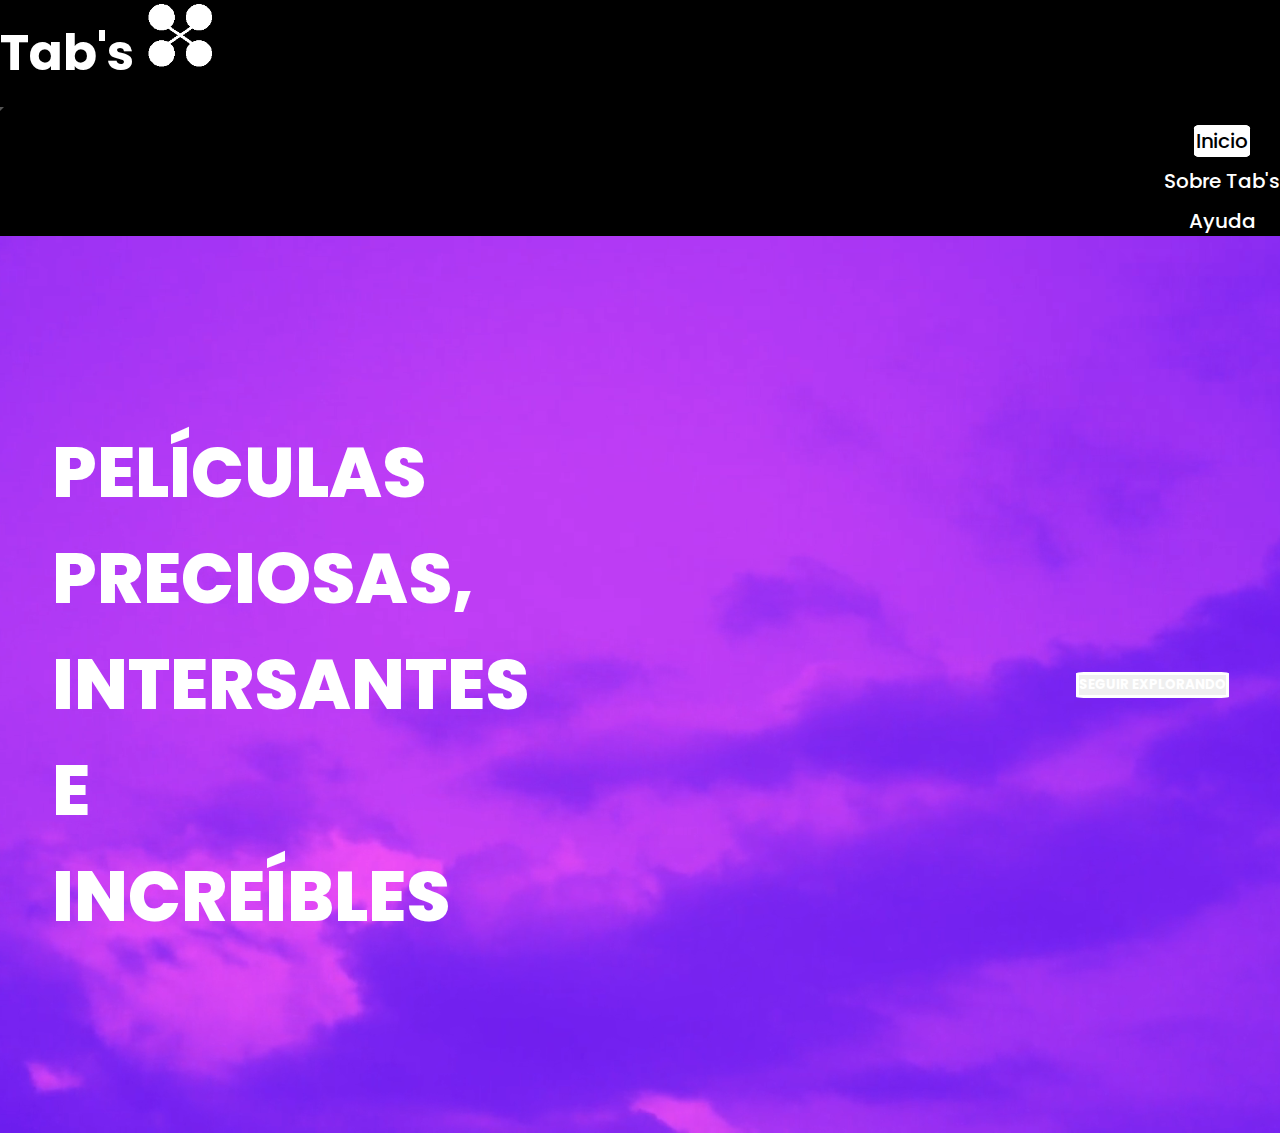
==== commit 3601d682: "commitDePrueba" ====
--- a/index.html
+++ b/index.html
@@ -39,8 +39,16 @@
         </div>
     </nav>
 
-    <div class="jumbotron">
-        <h1></h1>
+    <div class="jumbotron jumbotron-fluid inicio">
+        <video autoplay muted loop>
+            <source src="assets/video/background1.mp4">
+        </video>
+
+        <div class="container">
+            <h1>Películas preciosas, intersantes e increíbles</h1>
+        </div>
+
+        <button type="button" class="btn btn-outline-light"><a href="">Seguir explorando</a></button>
     </div>
 
     <script src="https://cdn.jsdelivr.net/npm/jquery@3.5.1/dist/jquery.slim.min.js"
--- a/style.css
+++ b/style.css
@@ -43,4 +43,52 @@
     border-radius: 10%;
     background-color: #fff;
     transition: all 0.25s;
+}
+.jumbotron{
+    border-radius: none;
+    margin-bottom: 0;
+    height: 897px
+}
+.inicio{
+    display: flex;
+    flex-direction: row;
+    justify-content: center;
+    align-items: center;
+    position: relative;
+    overflow: hidden;
+    gap: 50%;
+}
+.inicio video{
+    object-fit: cover;
+    position: absolute;
+    top: 0;
+    left: 0;
+    height: 100%;
+    width: 100%;
+}
+.inicio .container{
+    position: relative;
+    text-transform: uppercase;
+    text-align: left;
+    color: #fff;
+    width: 30%;
+}
+.inicio .container h1{
+    font-size: 70px;
+    font-weight: 800;
+}
+.inicio button{
+    position: relative;
+    border: 3px solid #fff;
+    border-radius: 5%;
+}
+.inicio button a{
+    text-transform: uppercase;
+    font-weight: 700;
+    text-decoration: none;
+    color: #fff;
+}
+.inicio button a:hover{
+    color: #000;
+    transition: all 0.1s;
 }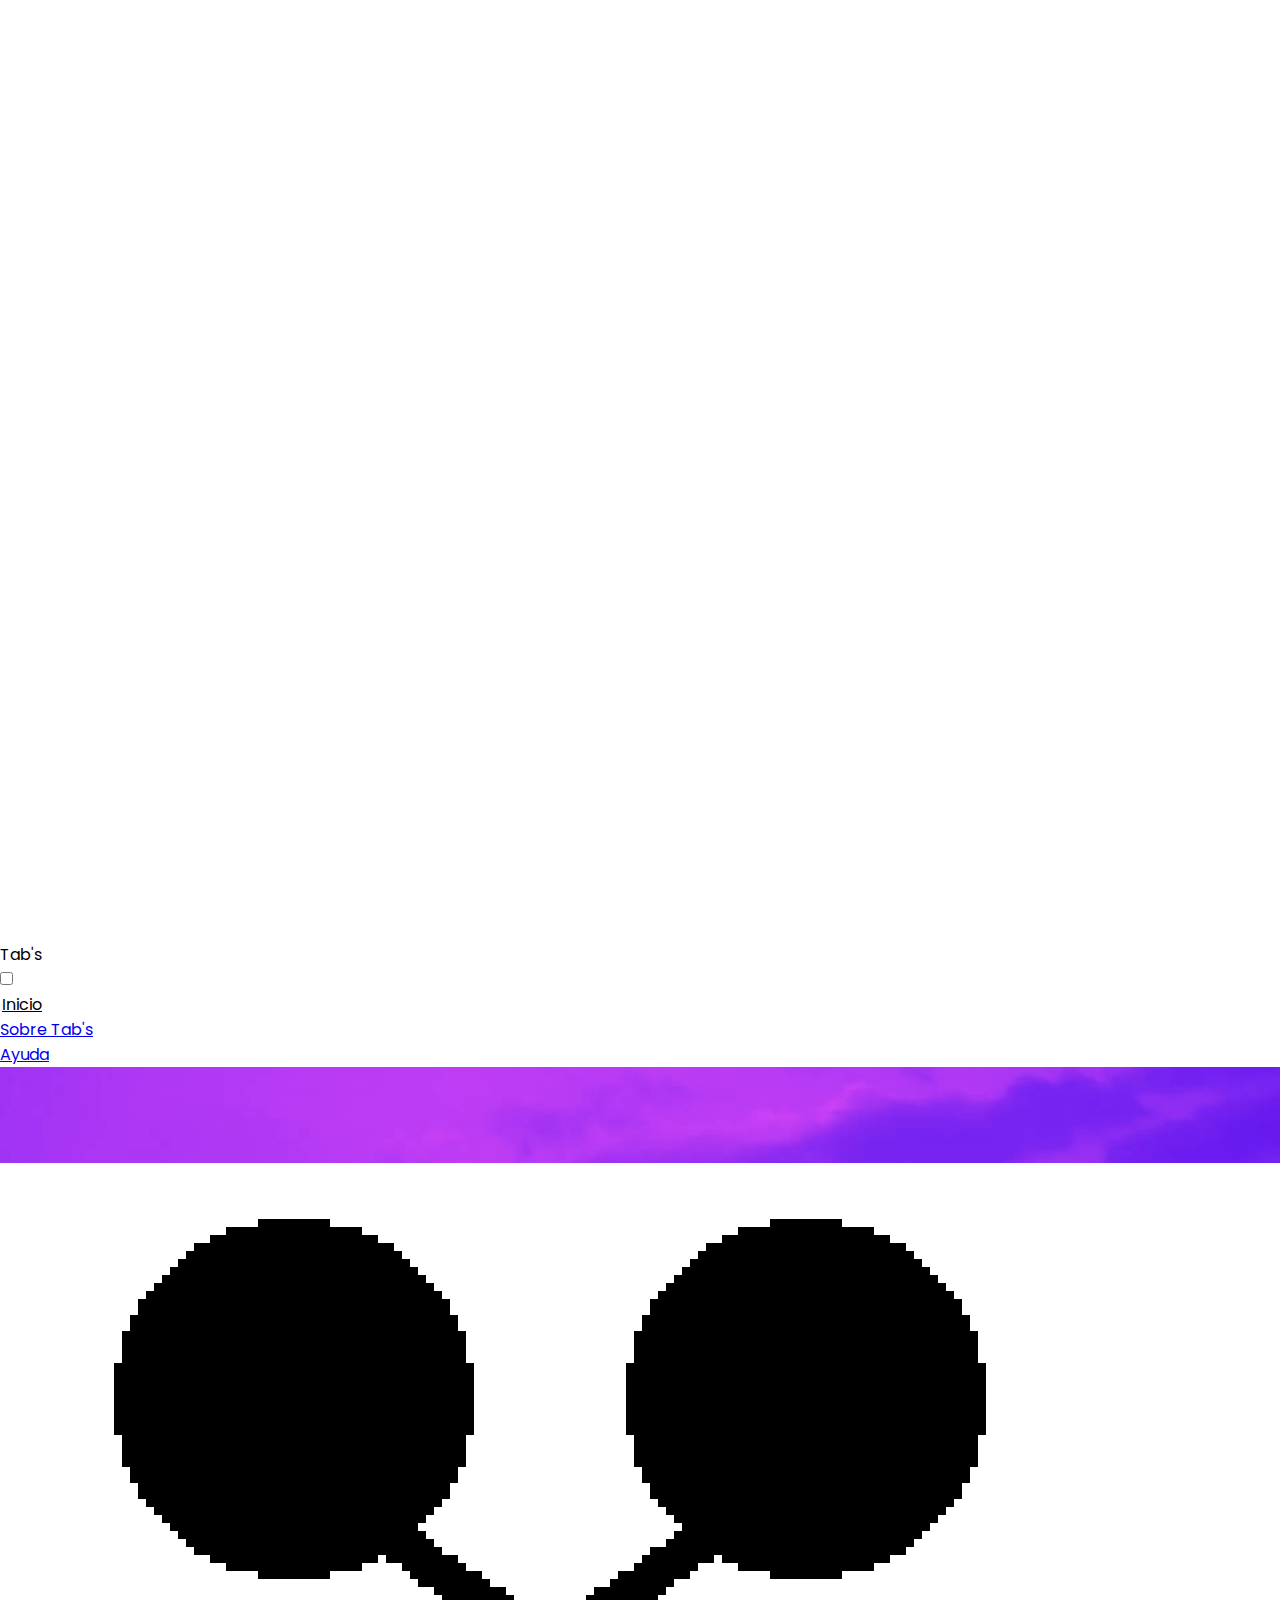
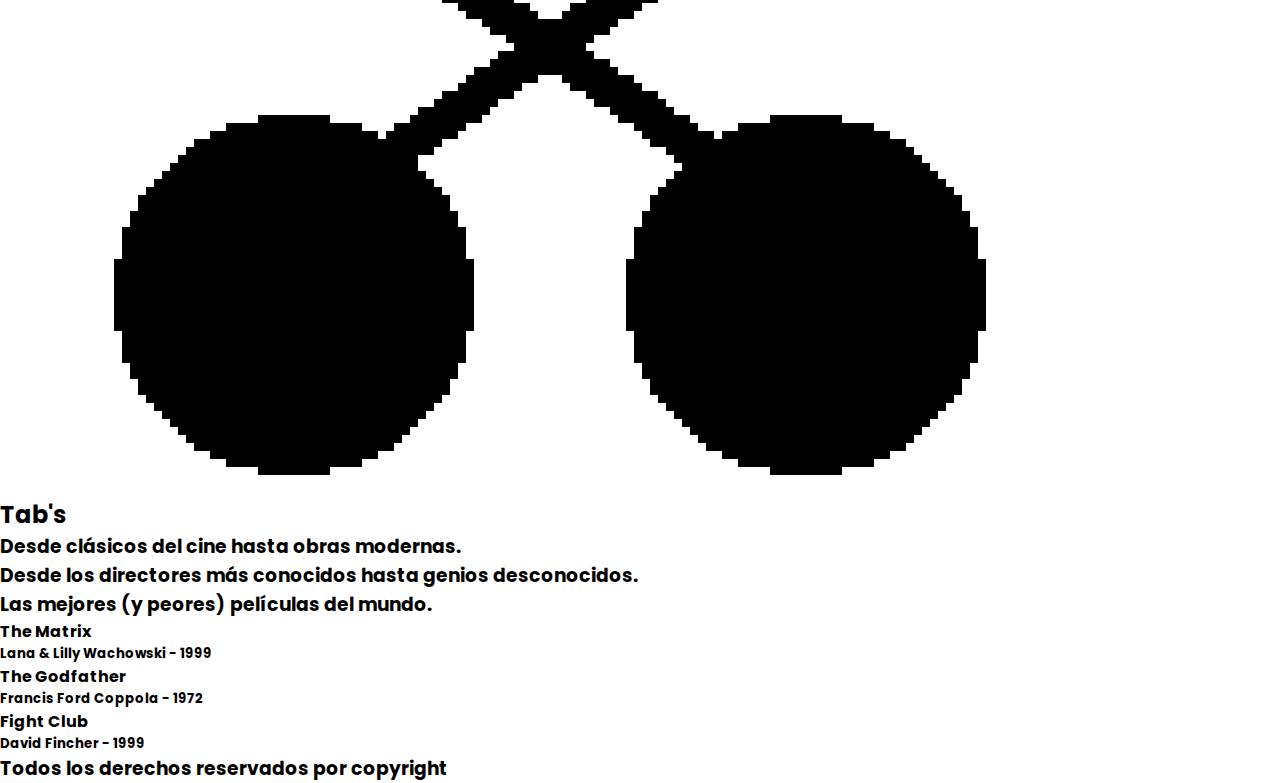
==== commit 4245d31a: "cambioDeLenguajeEnHTML" ====
--- a/index.html
+++ b/index.html
@@ -1,65 +1,69 @@
 <!DOCTYPE html>
 <html lang="es">
-
 <head>
     <meta charset="UTF-8">
     <meta http-equiv="X-UA-Compatible" content="IE=edge">
     <meta name="viewport" content="width=device-width, initial-scale=1.0">
-    <link rel="stylesheet" href="https://cdnjs.cloudflare.com/ajax/libs/font-awesome/6.1.1/css/all.min.css"
-        integrity="sha512-KfkfwYDsLkIlwQp6LFnl8zNdLGxu9YAA1QvwINks4PhcElQSvqcyVLLD9aMhXd13uQjoXtEKNosOWaZqXgel0g=="
-        crossorigin="anonymous" referrerpolicy="no-referrer" />
-    <link rel="stylesheet" href="https://cdnjs.cloudflare.com/ajax/libs/font-awesome/6.1.1/css/all.min.css"
-        integrity="sha512-KfkfwYDsLkIlwQp6LFnl8zNdLGxu9YAA1QvwINks4PhcElQSvqcyVLLD9aMhXd13uQjoXtEKNosOWaZqXgel0g=="
-        crossorigin="anonymous" referrerpolicy="no-referrer" />
-    <link rel="stylesheet" href="https://cdn.jsdelivr.net/npm/bootstrap@4.6.1/dist/css/bootstrap.min.css"
-        integrity="sha384-zCbKRCUGaJDkqS1kPbPd7TveP5iyJE0EjAuZQTgFLD2ylzuqKfdKlfG/eSrtxUkn" crossorigin="anonymous">
+    <link rel="stylesheet" href="https://cdnjs.cloudflare.com/ajax/libs/font-awesome/6.1.1/css/all.min.css" integrity="sha512-KfkfwYDsLkIlwQp6LFnl8zNdLGxu9YAA1QvwINks4PhcElQSvqcyVLLD9aMhXd13uQjoXtEKNosOWaZqXgel0g==" crossorigin="anonymous" referrerpolicy="no-referrer" />
+    <link rel="stylesheet" href="https://cdnjs.cloudflare.com/ajax/libs/font-awesome/6.1.1/css/all.min.css" integrity="sha512-KfkfwYDsLkIlwQp6LFnl8zNdLGxu9YAA1QvwINks4PhcElQSvqcyVLLD9aMhXd13uQjoXtEKNosOWaZqXgel0g==" crossorigin="anonymous" referrerpolicy="no-referrer" />
     <link rel="stylesheet" href="style.css">
     <link rel="icon" href="assets/img/logoTabs2.png">
     <title>Tab's</title>
 </head>
+<body>
+    <div class="main">
+        <header>
+            <nav>
+                <div class="logo">Tab's <img src="assets/img/logoTabs2.png" alt="Tab's"></div>
+                <input type="checkbox" id="click">
+                <label for="click" class="menu-btn">
+                    <i class="fas fa-bars"></i>
+                </label>
+                <ul>
+                    <li><a href="index.html" class="active">Inicio</a></li>
+                    <li><a href="sobre.html">Sobre Tab's</a></li>
+                    <li><a href="ayuda.html">Ayuda</a></li>
+                </ul>
+            </nav>
+        </header>
+        <main>
+            <div class="inicio">
+                <video autoplay muted loop>
+                    <source src="assets/video/background1.mp4" type="video/mp4">
+                </video>
+    
+                <div class="content">
+                    <h1>Películas preciosas, interesantes e increíbles</h1>
+                </div>
+    
+                <h2><a href="#mainMoviesSection">Seguir explorando</a></h2>
+            </div>
+        </main>
 
-<body>
-    <nav class="navbar navbar-expand-lg bg-nav">
-        <h1 class="navbar-brand tituloPagina" href="#">Tab's <img src="assets/img/logoTabs2.png" alt=""></h1>
-        <button class="navbar-toggler btn-nav" type="button" data-toggle="collapse" data-target="#navbarNav" aria-controls="navbarNav" aria-expanded="false" aria-label="Toggle navigation">
-            <span class="navbar-toggler-icon hola"></span>
-        </button>
-        <div class="collapse navbar-collapse" id="navbarNav">
-            <ul class="navbar-nav">
-                <li class="nav-item">
-                    <a class="nav-link linkPagina active" href="#">Inicio</a>
-                </li>
-                <li class="nav-item">
-                    <a class="nav-link linkPagina" href="#">Sobre Tab's</a>
-                </li>
-                <li class="nav-item">
-                    <a class="nav-link linkPagina" href="#">Ayuda</a>
-                </li>
-            </ul>
-        </div>
-    </nav>
+        <section>
+            <div class="mainMoviesSection" id="mainMoviesSection">
+                <h2>Tab's<img src="assets/img/logoTabs1.png" alt="Tab's"></h2>
+                <div class="content">
+                    <h3>Desde clásicos del cine hasta obras modernas.</h3>
+                    <h3>Desde los directores más conocidos hasta genios desconocidos.</h3>
+                    <h3>Las mejores (y peores) películas del mundo.</h3>
+                </div>
+                
+                <div class="mainMovies">
+                    <div class="mainMovieBox mainMovie1"><h4>The Matrix</h4><h5>Lana & Lilly Wachowski - 1999</h5></div>
+                    <div class="mainMovieBox mainMovie2"><h4>The Godfather</h4><h5>Francis Ford Coppola - 1972</h5></div>
+                    <div class="mainMovieBox mainMovie3"><h4>Fight Club</h4><h5>David Fincher - 1999</h5></div>
+                </div>
+            </div>
+        </section>
 
-    <div class="jumbotron jumbotron-fluid inicio">
-        <video autoplay muted loop>
-            <source src="assets/video/background1.mp4">
-        </video>
-
-        <div class="container">
-            <h1>Películas preciosas, intersantes e increíbles</h1>
-        </div>
-
-        <button type="button" class="btn btn-outline-light"><a href="">Seguir explorando</a></button>
+        <footer>
+            <h3>Todos los derechos reservados por copyright</h3>
+            <div class="redes">
+                <a href="https://www.instagram.com/blocktab/" target="_blank"><i class="fa-brands fa-instagram"></i></a>
+                <a href="mailto:thiagoblock445@gmail.com"><i class="fa-solid fa-envelope"></i></a>
+            </div>
+        </footer>
     </div>
-
-    <script src="https://cdn.jsdelivr.net/npm/jquery@3.5.1/dist/jquery.slim.min.js"
-        integrity="sha384-DfXdz2htPH0lsSSs5nCTpuj/zy4C+OGpamoFVy38MVBnE+IbbVYUew+OrCXaRkfj" crossorigin="anonymous">
-    </script>
-    <script src="https://cdn.jsdelivr.net/npm/popper.js@1.16.1/dist/umd/popper.min.js"
-        integrity="sha384-9/reFTGAW83EW2RDu2S0VKaIzap3H66lZH81PoYlFhbGU+6BZp6G7niu735Sk7lN" crossorigin="anonymous">
-    </script>
-    <script src="https://cdn.jsdelivr.net/npm/bootstrap@4.6.1/dist/js/bootstrap.min.js"
-        integrity="sha384-VHvPCCyXqtD5DqJeNxl2dtTyhF78xXNXdkwX1CZeRusQfRKp+tA7hAShOK/B/fQ2" crossorigin="anonymous">
-    </script>
 </body>
-
 </html>